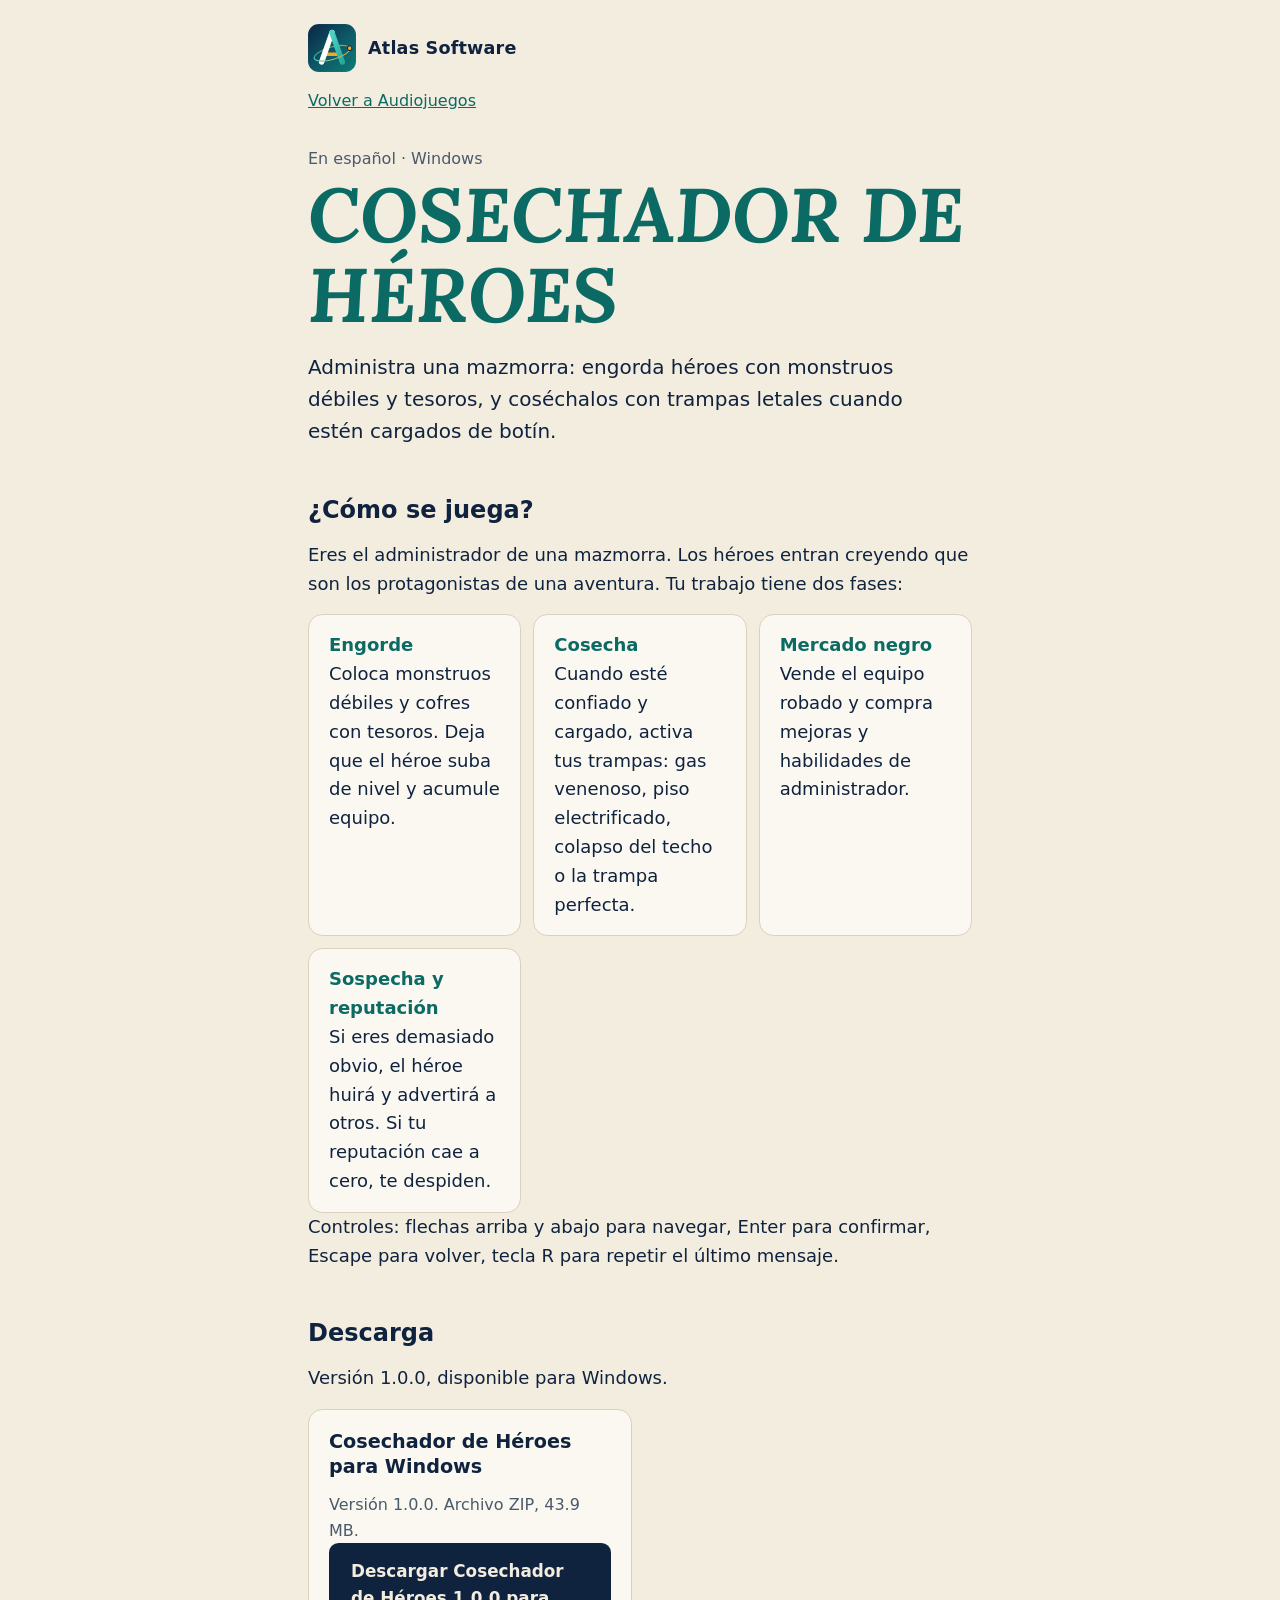
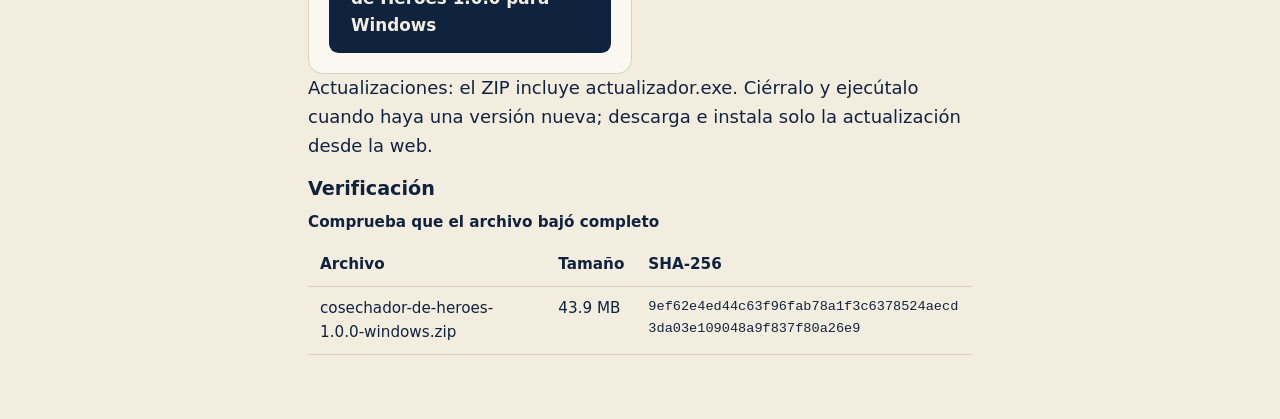
==== cosechador/index.html @ a4e67a1b "Cosechador de Héroes: página del juego y entrada en el índice" ====
<!DOCTYPE html>
<html lang="es-MX">
<head>
  <meta charset="utf-8">
  <meta name="viewport" content="width=device-width, initial-scale=1">
  <meta name="color-scheme" content="light dark">
  <title>Cosechador de Héroes · Audiojuego para Windows · Atlas Software</title>
  <meta name="description" content="Cosechador de Héroes es un audiojuego de gestión de mazmorras: engorda héroes y coséchalos con trampas.">
  <link rel="icon" type="image/svg+xml" href="../assets/logo.svg">
  <link rel="stylesheet" href="../assets/estilo.css">
</head>
<body>
  <a class="saltar" href="#contenido">Saltar al contenido</a>
  <div class="pagina">
    <header class="marca marca-juego">
      <img src="../assets/logo.svg" alt="" width="48" height="48">
      <span>Atlas Software</span>
    </header>

    <nav class="volver" aria-label="Navegación">
      <a href="../">Volver a Audiojuegos</a>
    </nav>

    <main id="contenido">
      <p class="etiqueta">En español · Windows</p>
      <h1>COSECHADOR DE HÉROES</h1>
      <p class="entrada">Administra una mazmorra: engorda héroes con monstruos débiles y tesoros, y coséchalos con trampas letales cuando estén cargados de botín.</p>

      <section aria-labelledby="como-jugar">
        <h2 id="como-jugar">¿Cómo se juega?</h2>
        <p>Eres el administrador de una mazmorra. Los héroes entran creyendo que son los protagonistas de una aventura. Tu trabajo tiene dos fases:</p>
        <ul class="senales">
          <li><strong>Engorde</strong><span>Coloca monstruos débiles y cofres con tesoros. Deja que el héroe suba de nivel y acumule equipo.</span></li>
          <li><strong>Cosecha</strong><span>Cuando esté confiado y cargado, activa tus trampas: gas venenoso, piso electrificado, colapso del techo o la trampa perfecta.</span></li>
          <li><strong>Mercado negro</strong><span>Vende el equipo robado y compra mejoras y habilidades de administrador.</span></li>
          <li><strong>Sospecha y reputación</strong><span>Si eres demasiado obvio, el héroe huirá y advertirá a otros. Si tu reputación cae a cero, te despiden.</span></li>
        </ul>
        <p>Controles: flechas arriba y abajo para navegar, Enter para confirmar, Escape para volver, tecla R para repetir el último mensaje.</p>
      </section>

      <section aria-labelledby="descargar">
        <h2 id="descargar">Descarga</h2>
        <p>Versión 1.0.0, disponible para Windows.</p>
        <ul class="descargas">
          <li class="descarga">
            <h3>Cosechador de Héroes para Windows</h3>
            <p>Versión 1.0.0. Archivo ZIP, 43.9 MB.</p>
            <a class="boton" href="https://github.com/atlas85-coder/audiojuegos/releases/download/v1.0.0/cosechador-de-heroes-1.0.0-windows.zip">Descargar Cosechador de Héroes 1.0.0 para Windows</a>
          </li>
        </ul>
        <p>Actualizaciones: el ZIP incluye actualizador.exe. Ciérralo y ejecútalo cuando haya una versión nueva; descarga e instala solo la actualización desde la web.</p>
        <h3>Verificación</h3>
        <div class="tabla-datos">
          <table>
            <caption>Comprueba que el archivo bajó completo</caption>
            <tr><th>Archivo</th><th>Tamaño</th><th>SHA-256</th></tr>
            <tr><td>cosechador-de-heroes-1.0.0-windows.zip</td><td>43.9 MB</td><td class="hash">9ef62e4ed44c63f96fab78a1f3c6378524aecd3da03e109048a9f837f80a26e9</td></tr>
          </table>
        </div>
      </section>
    </main>
  </div>
</body>
</html>
---- assets/estilo.css ----
/* Atlas Software · sitio de descargas de audiojuegos
   Solo CSS local. Sin fuentes ni recursos externos. */

@font-face {
  font-family: "Lora Atlas";
  src: url("fonts/lora-bold-italic.woff2") format("woff2");
  font-weight: 700;
  font-style: italic;
  font-display: swap;
}

:root {
  color-scheme: light dark;
  --fondo: #f3ede0;
  --tinta: #10233e;
  --suave: #4b5a6b;
  --acento: #0b6b64;
  --resalte: #f5a623;
  --tarjeta: #fbf8f1;
  --borde: #d9d0bd;
  --boton-fondo: #10233e;
  --boton-texto: #f3ede0;
  --boton-hover-fondo: #f5a623;
  --boton-hover-texto: #10233e;
  --foco: #0b6b64;
  --serif: "Lora Atlas", Georgia, "Times New Roman", serif;
  --sans: system-ui, -apple-system, "Segoe UI", Roboto, "Helvetica Neue", Arial, sans-serif;
}

@media (prefers-color-scheme: dark) {
  :root {
    --fondo: #0e1b2e;
    --tinta: #f3ede0;
    --suave: #b4c0cd;
    --acento: #4fd1c5;
    --tarjeta: #14263d;
    --borde: #2b3f58;
    --boton-fondo: #f5a623;
    --boton-texto: #10233e;
    --boton-hover-fondo: #f3ede0;
    --boton-hover-texto: #10233e;
    --foco: #f5a623;
  }
}

*, *::before, *::after { box-sizing: border-box; }

html { -webkit-text-size-adjust: 100%; }

body {
  margin: 0;
  background: var(--fondo);
  color: var(--tinta);
  font-family: var(--sans);
  font-size: 1.125rem;
  line-height: 1.6;
}

.pagina {
  max-width: 44rem;
  margin: 0 auto;
  padding: 1.5rem 1.25rem 4rem;
}

/* Marca */
.marca {
  display: flex;
  align-items: center;
  gap: 0.75rem;
  margin: 0 0 2.5rem;
}
.marca img { width: 3rem; height: 3rem; display: block; }
.marca span { font-weight: 700; font-size: 1.1rem; letter-spacing: 0.01em; }

/* Titulares */
.etiqueta {
  margin: 0 0 0.25rem;
  color: var(--suave);
  font-size: 1rem;
}
h1 {
  margin: 0 0 1rem;
  font-family: var(--serif);
  font-style: italic;
  font-weight: 700;
  font-size: clamp(2.6rem, 11vw, 4.75rem);
  line-height: 1.05;
  color: var(--acento);
}
h2 {
  margin: 3rem 0 1rem;
  font-size: 1.5rem;
  line-height: 1.25;
}
h3 { margin: 0 0 0.5rem; font-size: 1.2rem; line-height: 1.3; }

p { margin: 0 0 1rem; }
.entrada { font-size: 1.25rem; max-width: 38rem; }

.marcador {
  display: inline;
  background: linear-gradient(transparent 55%, var(--resalte) 55%);
  padding: 0 0.15em;
  font-weight: 700;
}

/* Descargas */
.descargas {
  display: grid;
  gap: 1rem;
  margin: 0;
  padding: 0;
  list-style: none;
}
.descarga {
  background: var(--tarjeta);
  border: 1px solid var(--borde);
  border-radius: 0.9rem;
  padding: 1.25rem;
}
.descarga p { margin: 0.75rem 0 0; color: var(--suave); font-size: 1rem; }

.boton {
  display: inline-block;
  background: var(--boton-fondo);
  color: var(--boton-texto);
  font-weight: 700;
  font-size: 1.05rem;
  text-decoration: none;
  padding: 0.8rem 1.25rem;
  border-radius: 0.6rem;
  border: 2px solid transparent;
}
.boton:hover { background: var(--boton-hover-fondo); color: var(--boton-hover-texto); }

a:focus-visible, .boton:focus-visible, summary:focus-visible {
  outline: 4px solid var(--foco);
  outline-offset: 3px;
}

a { color: var(--acento); }

/* Lista de juegos (página principal) */
.juegos { margin: 0; padding: 0; list-style: none; display: grid; gap: 0.75rem; }
.juegos a {
  display: block;
  padding: 1rem 1.25rem;
  background: var(--tarjeta);
  border: 1px solid var(--borde);
  border-radius: 0.9rem;
  font-weight: 700;
  text-decoration: none;
  color: var(--tinta);
}
.juegos a:hover { border-color: var(--acento); }
.juego-info { display: block; margin-top: 0.25rem; font-size: 1rem; font-weight: 400; color: var(--suave); }

/* Página de MILÉSIMA */
.marca-juego { margin-bottom: 1rem; }
.volver { margin: 0 0 2rem; font-size: 1rem; }
.senales { display: grid; gap: 0.75rem; margin: 1rem 0 0; padding: 0; list-style: none; }
.senales li { padding: 1rem 1.25rem; background: var(--tarjeta); border: 1px solid var(--borde); border-radius: 0.9rem; }
.senales strong, .senales span { display: block; }
.senales strong { color: var(--acento); }

/* Verificación */
.tabla-datos { overflow-x: auto; }
table { border-collapse: collapse; width: 100%; font-size: 0.95rem; }
caption { text-align: left; font-weight: 700; padding-bottom: 0.5rem; }
th, td { text-align: left; padding: 0.6rem 0.75rem; border-bottom: 1px solid var(--borde); vertical-align: top; }
td.hash { font-family: ui-monospace, "Cascadia Mono", Consolas, monospace; word-break: break-all; font-size: 0.85rem; }

dl.version { display: grid; grid-template-columns: max-content 1fr; gap: 0.25rem 1rem; margin: 0 0 1.5rem; }
dl.version dt { font-weight: 700; }
dl.version dd { margin: 0; }

.saltar {
  position: absolute;
  left: -999px;
  top: 0;
  background: var(--boton-fondo);
  color: var(--boton-texto);
  padding: 0.6rem 1rem;
  z-index: 10;
}
.saltar:focus { left: 0.5rem; top: 0.5rem; }

@media (min-width: 40rem) {
  .descargas { grid-template-columns: 1fr 1fr; }
  .senales { grid-template-columns: repeat(3, minmax(0, 1fr)); }
}
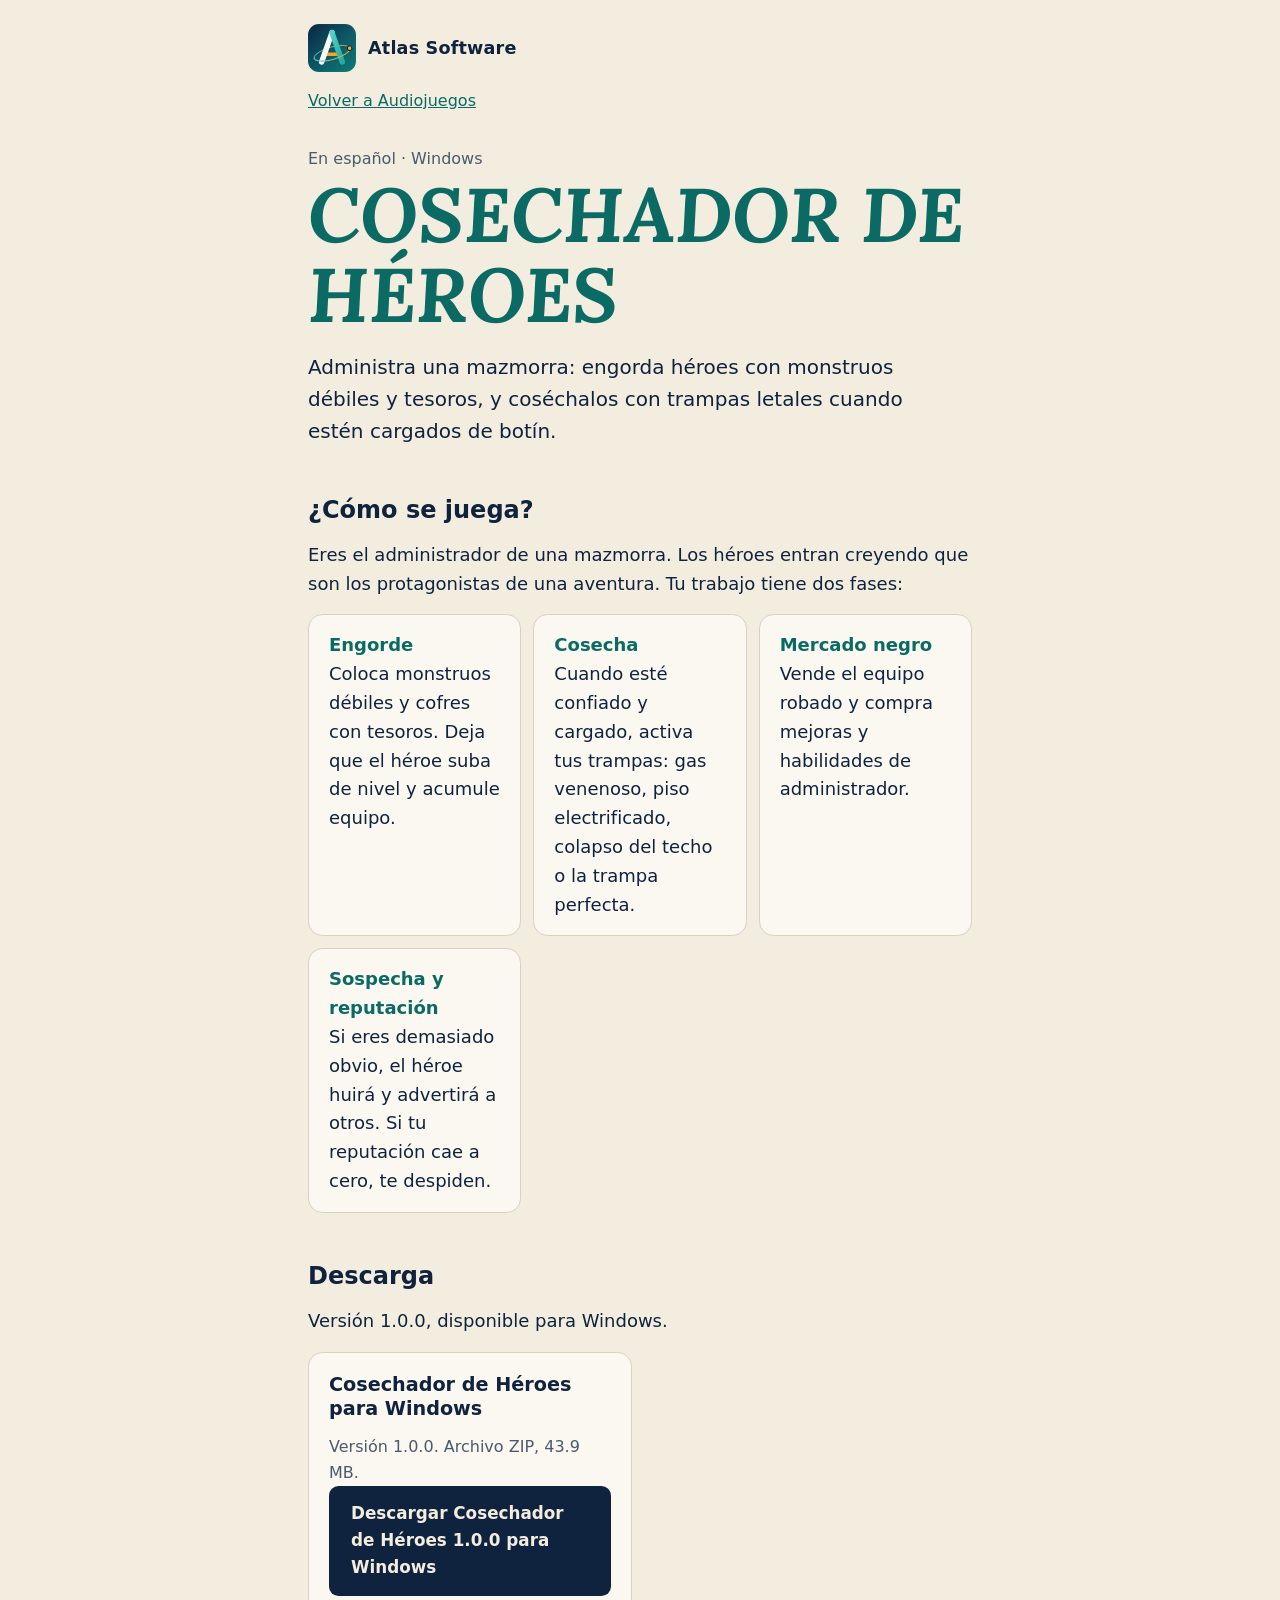
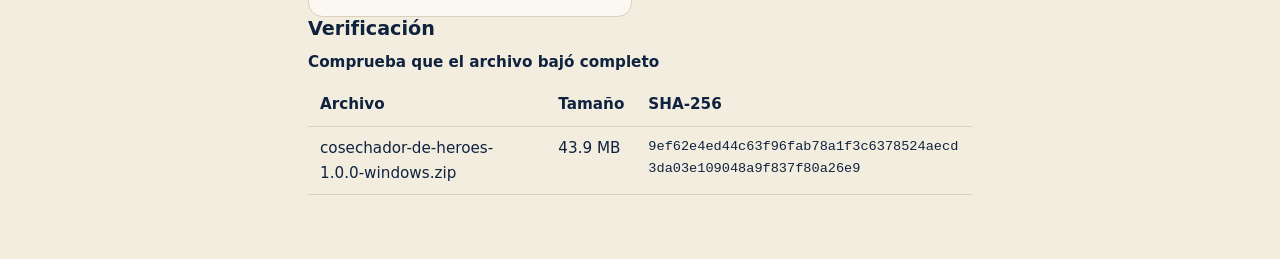
==== commit 6990fb69: "Cosechador: quitar controles y nota de actualizaciones de la página" ====
--- a/cosechador/index.html
+++ b/cosechador/index.html
@@ -35,7 +35,6 @@
           <li><strong>Mercado negro</strong><span>Vende el equipo robado y compra mejoras y habilidades de administrador.</span></li>
           <li><strong>Sospecha y reputación</strong><span>Si eres demasiado obvio, el héroe huirá y advertirá a otros. Si tu reputación cae a cero, te despiden.</span></li>
         </ul>
-        <p>Controles: flechas arriba y abajo para navegar, Enter para confirmar, Escape para volver, tecla R para repetir el último mensaje.</p>
       </section>
 
       <section aria-labelledby="descargar">
@@ -48,7 +47,6 @@
             <a class="boton" href="https://github.com/atlas85-coder/audiojuegos/releases/download/v1.0.0/cosechador-de-heroes-1.0.0-windows.zip">Descargar Cosechador de Héroes 1.0.0 para Windows</a>
           </li>
         </ul>
-        <p>Actualizaciones: el ZIP incluye actualizador.exe. Ciérralo y ejecútalo cuando haya una versión nueva; descarga e instala solo la actualización desde la web.</p>
         <h3>Verificación</h3>
         <div class="tabla-datos">
           <table>
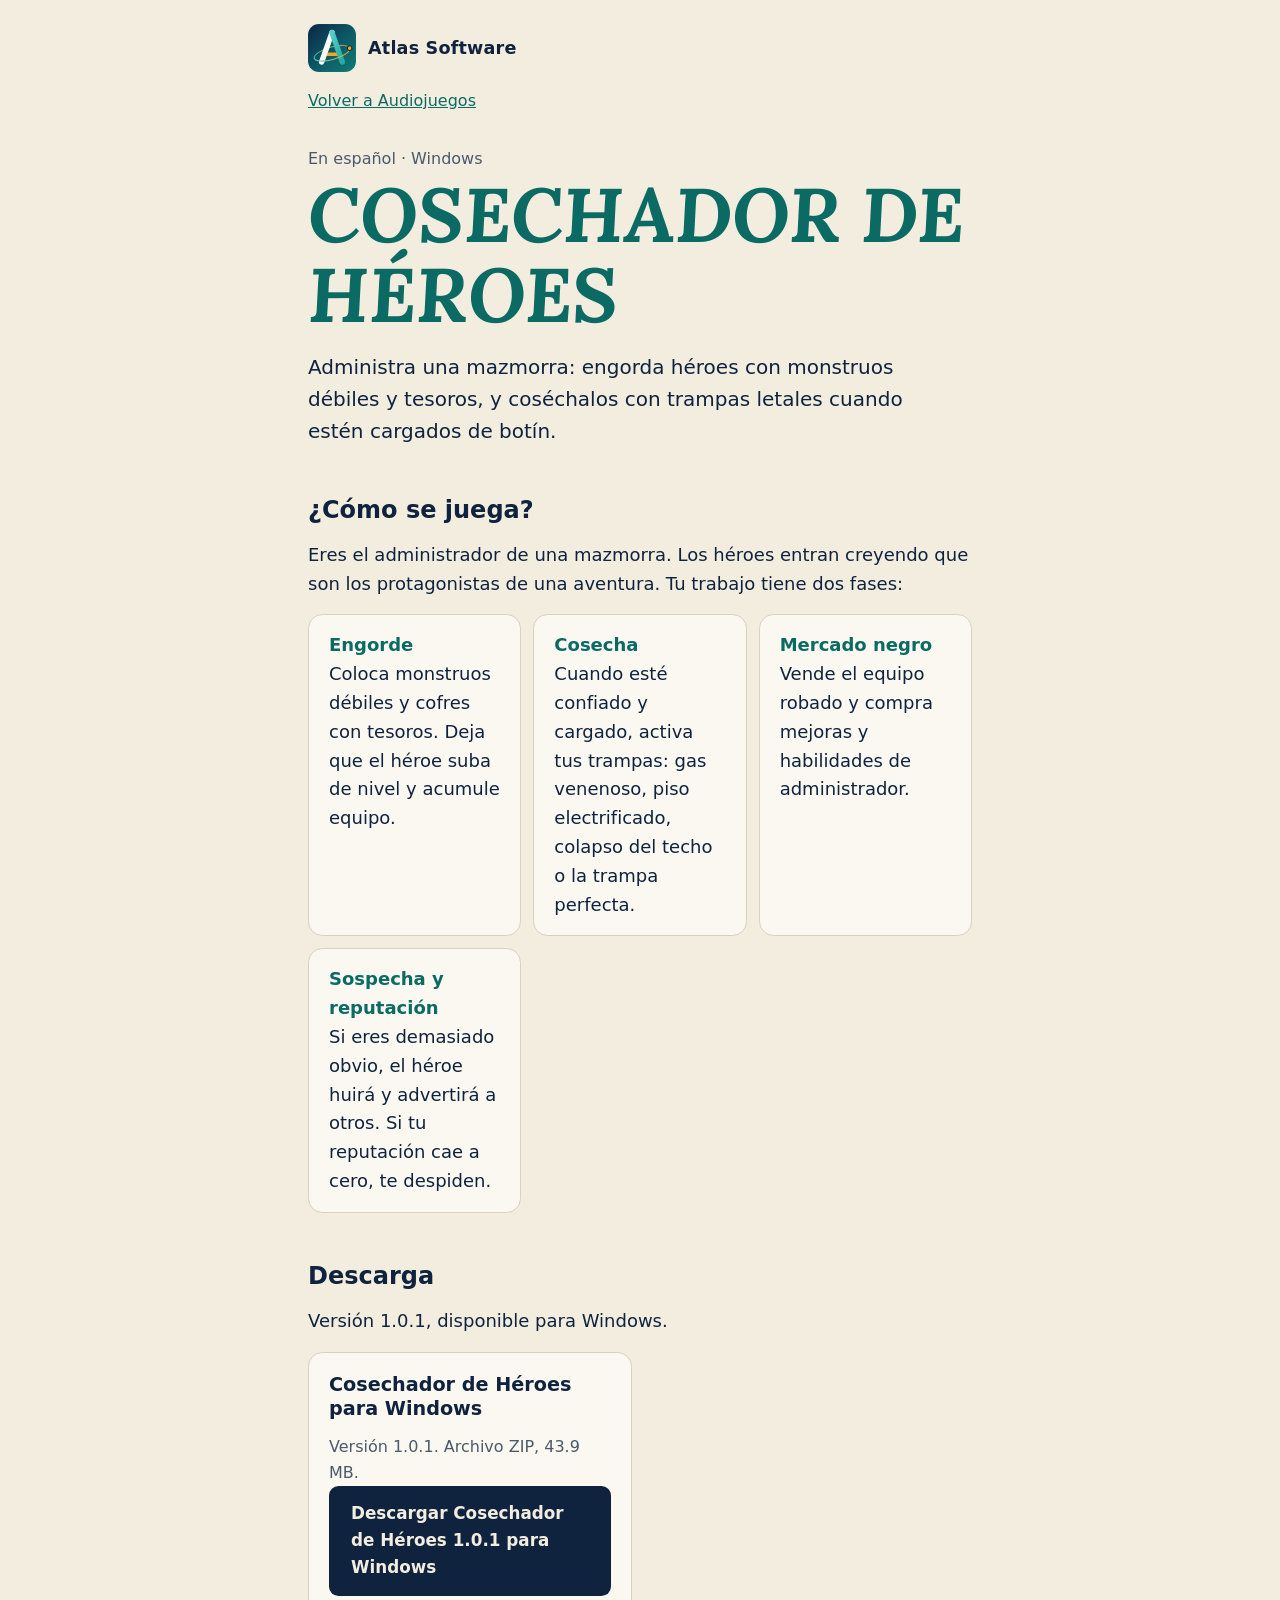
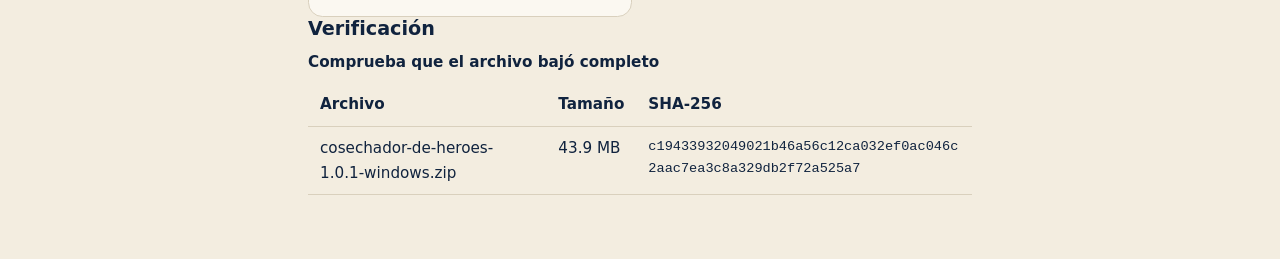
==== commit 0c0b1b3d: "Cosechador: restaurar la página del juego con la versión 1.0.1" ====
--- a/cosechador/index.html
+++ b/cosechador/index.html
@@ -39,12 +39,12 @@
 
       <section aria-labelledby="descargar">
         <h2 id="descargar">Descarga</h2>
-        <p>Versión 1.0.0, disponible para Windows.</p>
+        <p>Versión 1.0.1, disponible para Windows.</p>
         <ul class="descargas">
           <li class="descarga">
             <h3>Cosechador de Héroes para Windows</h3>
-            <p>Versión 1.0.0. Archivo ZIP, 43.9 MB.</p>
-            <a class="boton" href="https://github.com/atlas85-coder/audiojuegos/releases/download/v1.0.0/cosechador-de-heroes-1.0.0-windows.zip">Descargar Cosechador de Héroes 1.0.0 para Windows</a>
+            <p>Versión 1.0.1. Archivo ZIP, 43.9 MB.</p>
+            <a class="boton" href="https://github.com/atlas85-coder/audiojuegos/releases/download/v1.0.1/cosechador-de-heroes-1.0.1-windows.zip">Descargar Cosechador de Héroes 1.0.1 para Windows</a>
           </li>
         </ul>
         <h3>Verificación</h3>
@@ -52,7 +52,7 @@
           <table>
             <caption>Comprueba que el archivo bajó completo</caption>
             <tr><th>Archivo</th><th>Tamaño</th><th>SHA-256</th></tr>
-            <tr><td>cosechador-de-heroes-1.0.0-windows.zip</td><td>43.9 MB</td><td class="hash">9ef62e4ed44c63f96fab78a1f3c6378524aecd3da03e109048a9f837f80a26e9</td></tr>
+            <tr><td>cosechador-de-heroes-1.0.1-windows.zip</td><td>43.9 MB</td><td class="hash">c19433932049021b46a56c12ca032ef0ac046c2aac7ea3c8a329db2f72a525a7</td></tr>
           </table>
         </div>
       </section>
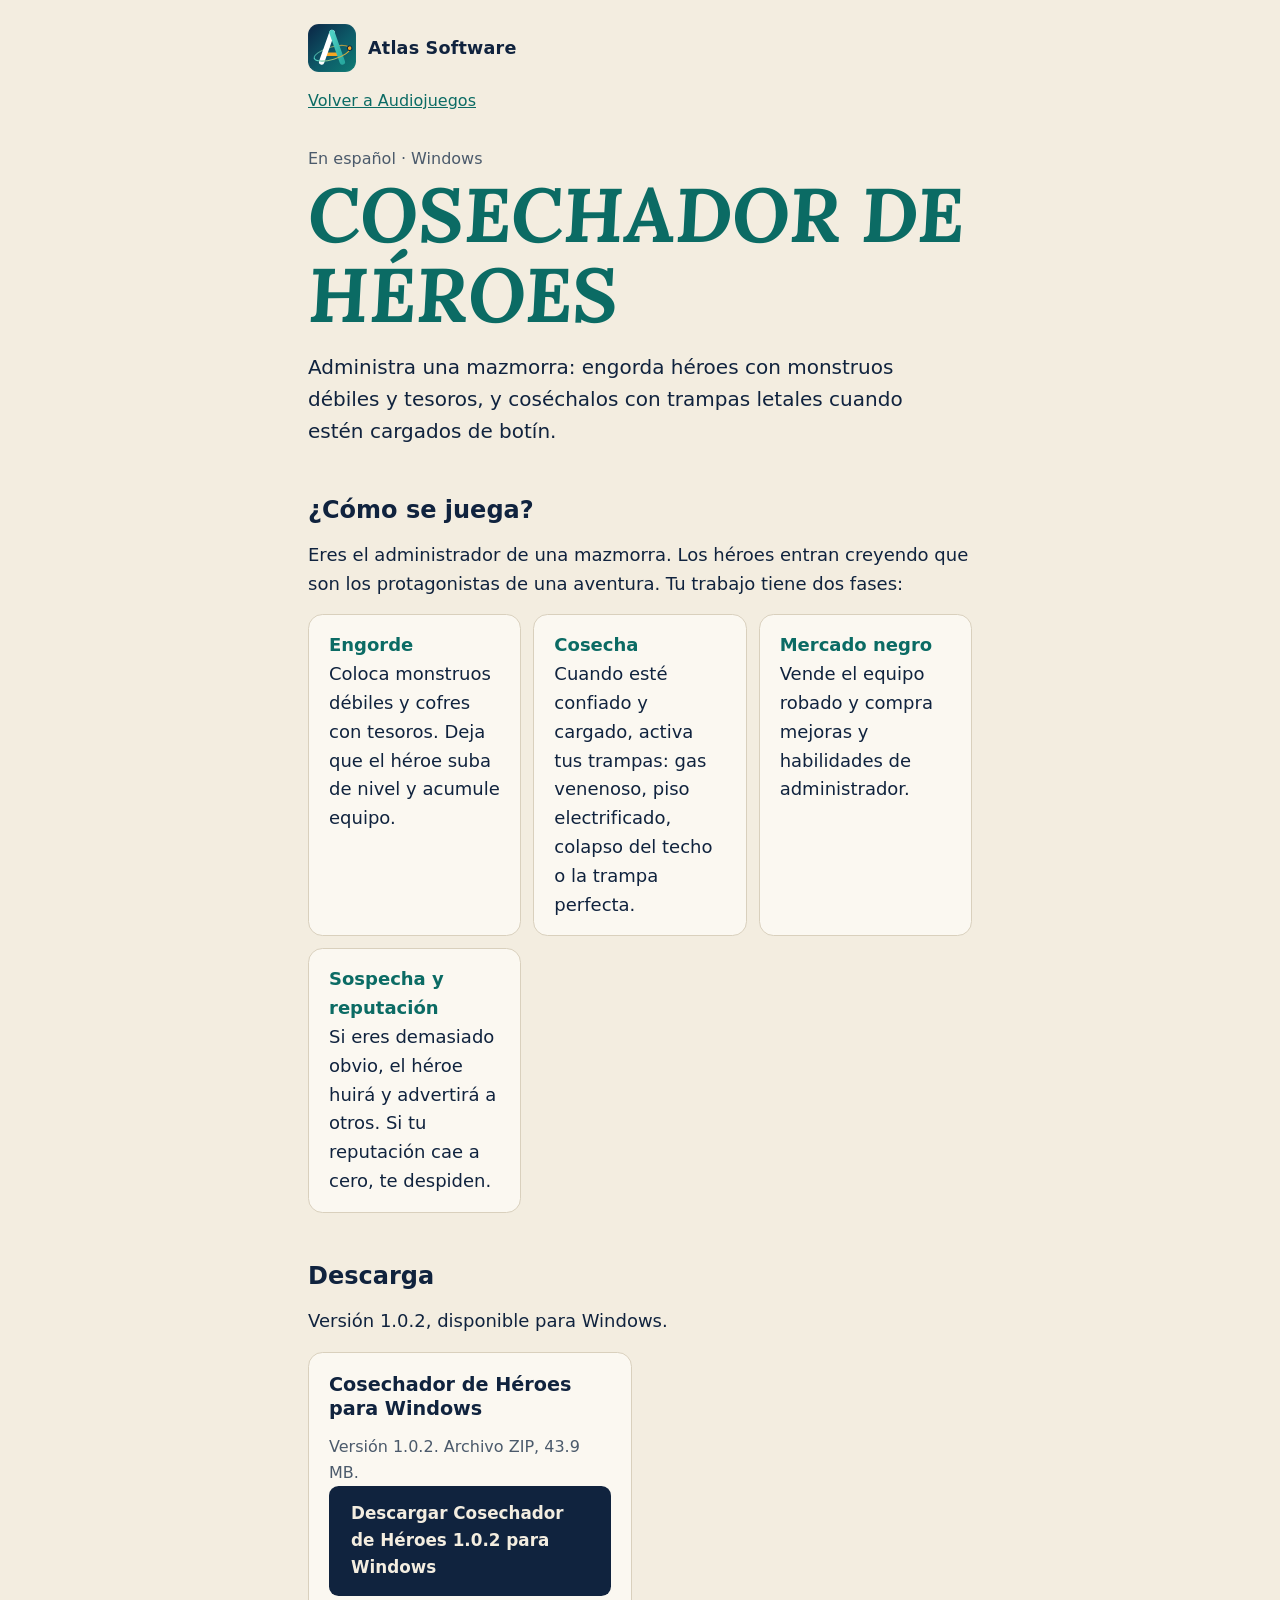
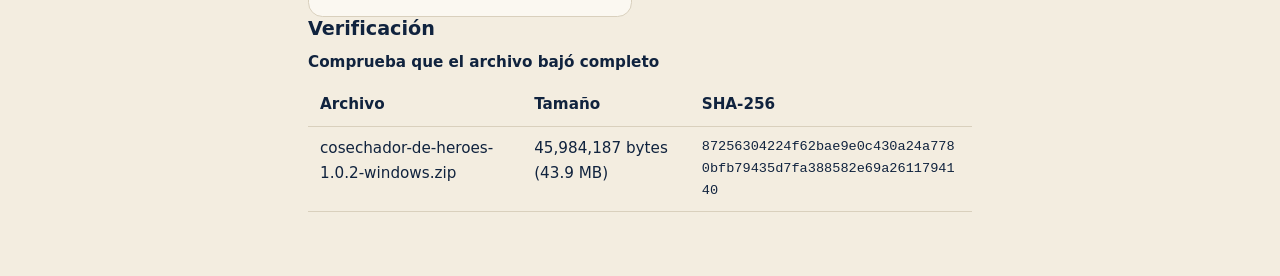
==== commit 706922b4: "Actualizar página de Cosechador de Héroes a 1.0.2" ====
--- a/cosechador/index.html
+++ b/cosechador/index.html
@@ -39,12 +39,12 @@
 
       <section aria-labelledby="descargar">
         <h2 id="descargar">Descarga</h2>
-        <p>Versión 1.0.1, disponible para Windows.</p>
+        <p>Versión 1.0.2, disponible para Windows.</p>
         <ul class="descargas">
           <li class="descarga">
             <h3>Cosechador de Héroes para Windows</h3>
-            <p>Versión 1.0.1. Archivo ZIP, 43.9 MB.</p>
-            <a class="boton" href="https://github.com/atlas85-coder/audiojuegos/releases/download/v1.0.1/cosechador-de-heroes-1.0.1-windows.zip">Descargar Cosechador de Héroes 1.0.1 para Windows</a>
+            <p>Versión 1.0.2. Archivo ZIP, 43.9 MB.</p>
+            <a class="boton" href="https://github.com/atlas85-coder/audiojuegos/releases/download/v1.0.2/cosechador-de-heroes-1.0.2-windows.zip">Descargar Cosechador de Héroes 1.0.2 para Windows</a>
           </li>
         </ul>
         <h3>Verificación</h3>
@@ -52,7 +52,7 @@
           <table>
             <caption>Comprueba que el archivo bajó completo</caption>
             <tr><th>Archivo</th><th>Tamaño</th><th>SHA-256</th></tr>
-            <tr><td>cosechador-de-heroes-1.0.1-windows.zip</td><td>43.9 MB</td><td class="hash">c19433932049021b46a56c12ca032ef0ac046c2aac7ea3c8a329db2f72a525a7</td></tr>
+            <tr><td>cosechador-de-heroes-1.0.2-windows.zip</td><td>45,984,187 bytes (43.9 MB)</td><td class="hash">87256304224f62bae9e0c430a24a7780bfb79435d7fa388582e69a2611794140</td></tr>
           </table>
         </div>
       </section>
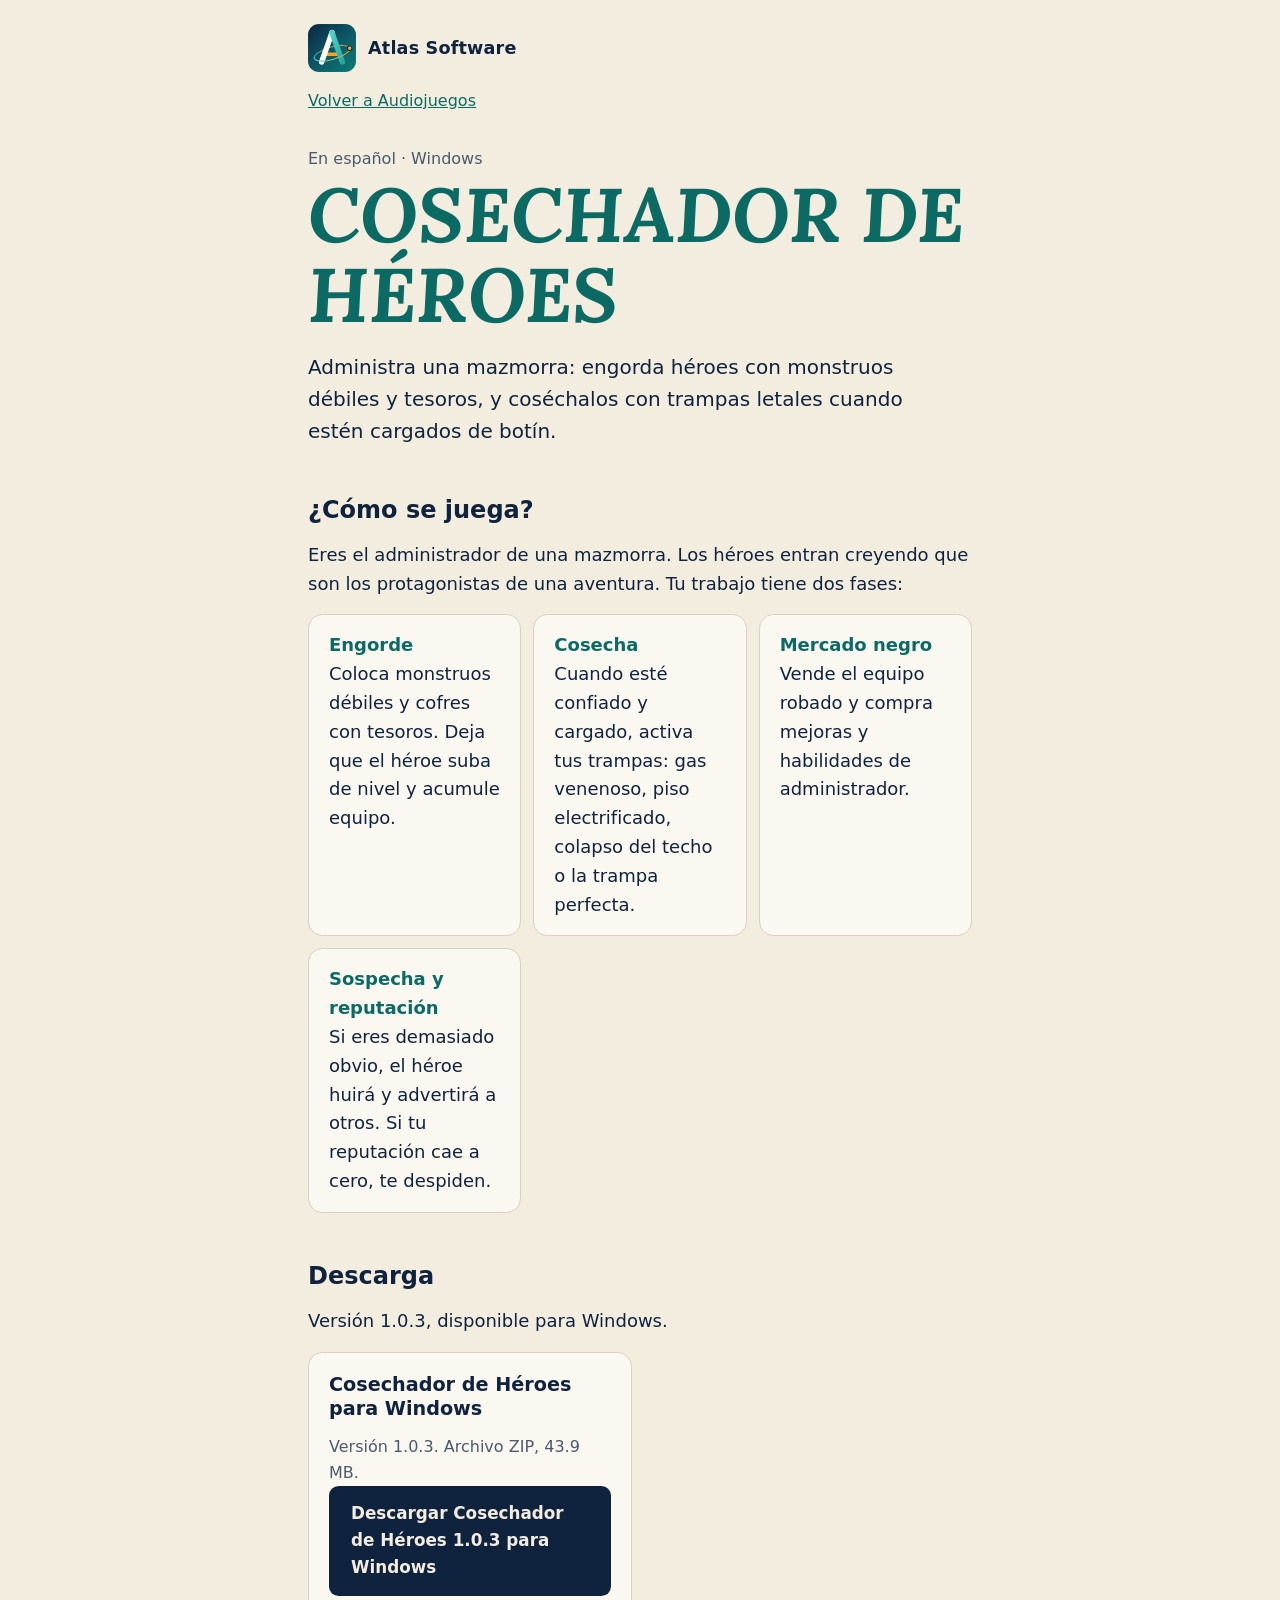
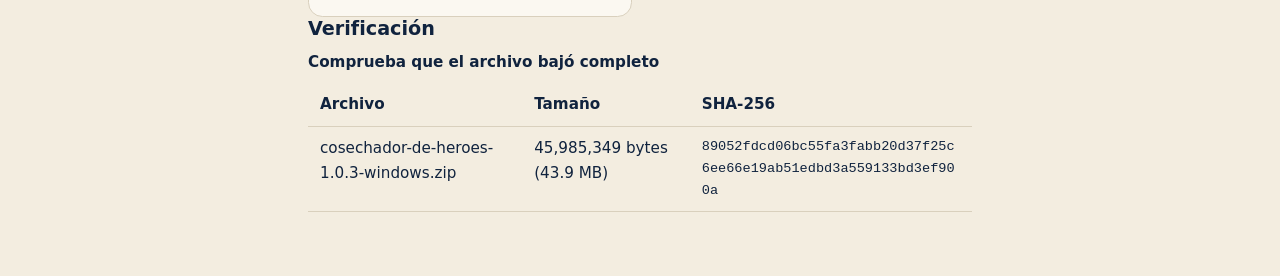
==== commit e29bb568: "Actualizar página de Cosechador de Héroes a 1.0.3" ====
--- a/cosechador/index.html
+++ b/cosechador/index.html
@@ -39,12 +39,12 @@
 
       <section aria-labelledby="descargar">
         <h2 id="descargar">Descarga</h2>
-        <p>Versión 1.0.2, disponible para Windows.</p>
+        <p>Versión 1.0.3, disponible para Windows.</p>
         <ul class="descargas">
           <li class="descarga">
             <h3>Cosechador de Héroes para Windows</h3>
-            <p>Versión 1.0.2. Archivo ZIP, 43.9 MB.</p>
-            <a class="boton" href="https://github.com/atlas85-coder/audiojuegos/releases/download/v1.0.2/cosechador-de-heroes-1.0.2-windows.zip">Descargar Cosechador de Héroes 1.0.2 para Windows</a>
+            <p>Versión 1.0.3. Archivo ZIP, 43.9 MB.</p>
+            <a class="boton" href="https://github.com/atlas85-coder/audiojuegos/releases/download/v1.0.3/cosechador-de-heroes-1.0.3-windows.zip">Descargar Cosechador de Héroes 1.0.3 para Windows</a>
           </li>
         </ul>
         <h3>Verificación</h3>
@@ -52,7 +52,7 @@
           <table>
             <caption>Comprueba que el archivo bajó completo</caption>
             <tr><th>Archivo</th><th>Tamaño</th><th>SHA-256</th></tr>
-            <tr><td>cosechador-de-heroes-1.0.2-windows.zip</td><td>45,984,187 bytes (43.9 MB)</td><td class="hash">87256304224f62bae9e0c430a24a7780bfb79435d7fa388582e69a2611794140</td></tr>
+            <tr><td>cosechador-de-heroes-1.0.3-windows.zip</td><td>45,985,349 bytes (43.9 MB)</td><td class="hash">89052fdcd06bc55fa3fabb20d37f25c6ee66e19ab51edbd3a559133bd3ef900a</td></tr>
           </table>
         </div>
       </section>
